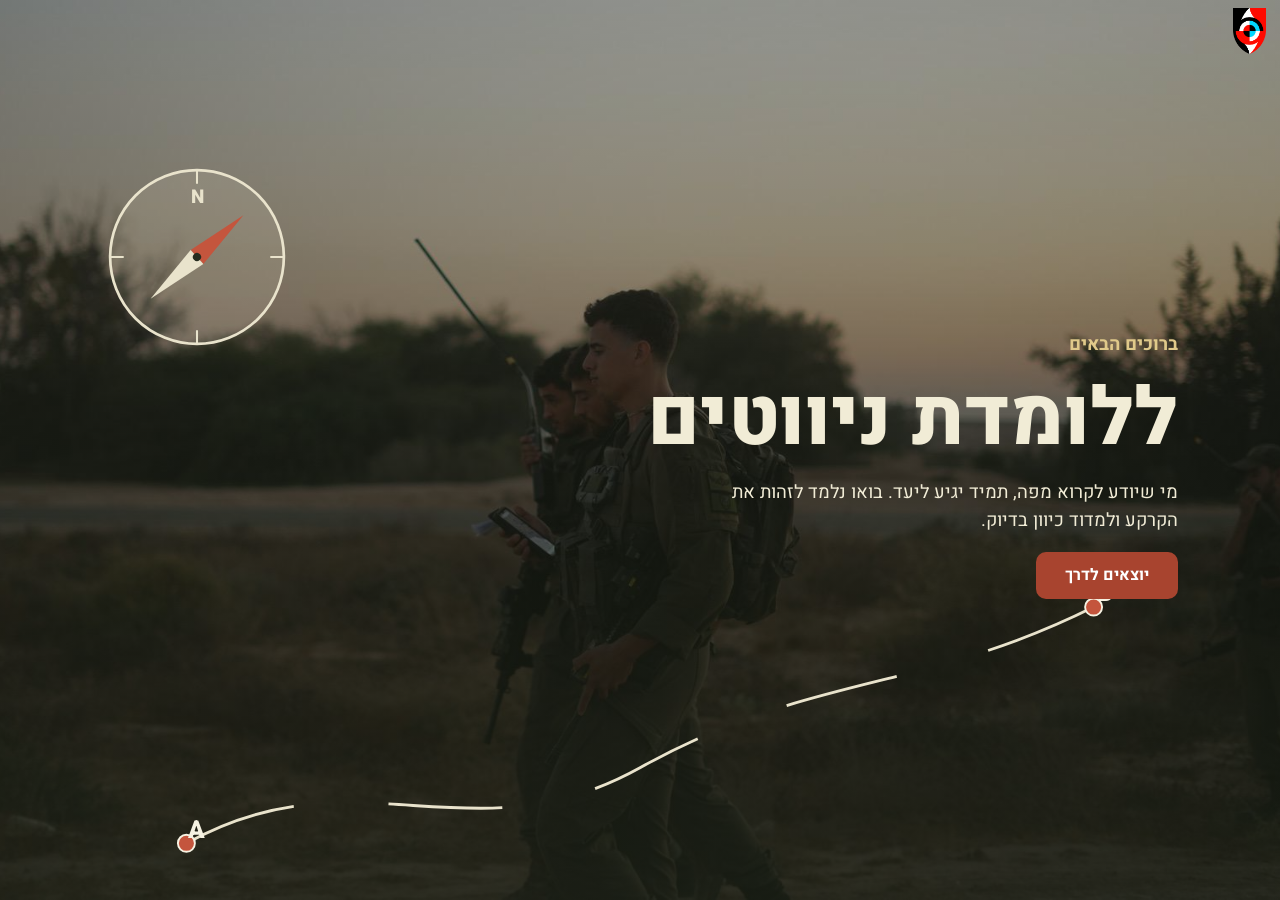
==== index.html @ 0fff47f0 "Fix SVG attributes and viewBox in index.html Updated SVG attributes and corrected viewBox in route S" ====
<!DOCTYPE html>
<html lang="he" dir="rtl">
<head>
<meta charset="utf-8">
<meta name="viewport" content="width=device-width,initial-scale=1">
<title>ברוכים הבאים ללומדת ניווטים</title>
<link rel="stylesheet" href="https://fonts.googleapis.com/css2?family=Heebo:wght@400;700;800&display=swap">
<link rel="stylesheet" href="style.css">
</head>
<body class="open">
<header class="top"><img src="media/logo.png" alt="לוגו הבסיס"></header>

<main class="hero">
  <svg class="route" viewBox="0 0 1200 400" preserveAspectRatio="xMidYMax meet" aria-hidden="true">
    <path id="rt" d="M120 340 C300 240 420 360 600 260 S900 180 1080 90" fill="none" stroke="#e9e3cc" stroke-width="3" stroke-dasharray="12 10" pathLength="100"/>
    <g class="pin a"><circle cx="120" cy="340" r="9"/><text x="140" y="334">A</text></g>
    <g class="pin b"><circle cx="1080" cy="90" r="9"/><text x="1100" y="84">B</text></g>
    <circle class="walker" r="7"/>
  </svg>

  <svg class="compass" viewBox="-70 -70 140 140" aria-hidden="true">
    <circle r="64" fill="rgba(233,227,204,.12)" stroke="#e9e3cc" stroke-width="2"/>
    <g stroke="#e9e3cc" stroke-width="1.5"><path d="M0-64V-54M64 0H54M0 64V54M-64 0H-54"/></g>
    <text y="-40" text-anchor="middle" font-size="14" font-weight="800" fill="#e9e3cc">N</text>
    <g class="needle"><path d="M0-46L7 0H-7Z" fill="#c4553d"/><path d="M0 46L7 0H-7Z" fill="#e9e3cc"/><circle r="3" fill="#262c1f"/></g>
  </svg>

  <p class="kicker">ברוכים הבאים</p>
  <h1><span>ללומדת</span> <span>ניווטים</span></h1>
  <p class="lead">מי שיודע לקרוא מפה, תמיד יגיע ליעד. בואו נלמד לזהות את הקרקע ולמדוד כיוון בדיוק.</p>
  <a class="btn" href="practicePages.html">יוצאים לדרך</a>
</main>
</body>
</html>
---- style.css ----
:root{--olive:#4b5534;--sand:#e9e3cc;--ink:#262c1f;--khaki:#8c8a5a;--brick:#a8442f;--sky:#6fa3ad;--card:#f6f2e2}
*{box-sizing:border-box}
body{margin:0;font-family:Heebo,Arial,sans-serif;background:var(--sand);color:var(--ink);line-height:1.5}
:focus-visible{outline:3px solid var(--sky);outline-offset:2px}
.hidden{display:none!important}

/* כותרת עליונה + לוגו */
.top{display:flex;align-items:center;gap:12px;padding:8px 14px;background:var(--olive);color:#f1ecd6;position:sticky;top:0;z-index:5}
.top img{height:46px;width:auto}
.top span{margin-inline-start:auto;font-size:.9rem;opacity:.9}

/* דף פתיחה */
body.open .top{position:absolute;inset-inline:0;background:none}
.hero{min-height:100vh;display:flex;flex-direction:column;justify-content:center;align-items:flex-start;gap:18px;padding:90px 8vw 60px;color:#f1ecd6;
  background:linear-gradient(rgba(30,36,24,.25),rgba(30,36,24,.72)),url(media/background2.jpg) center/cover no-repeat,#4b5534}
.hero h1{margin:0;font-size:clamp(2.6rem,9vw,5rem);font-weight:800;line-height:1.05}
.hero p{margin:0;max-width:30rem;font-size:1.15rem}

.btn{background:var(--brick);color:#fff;padding:.7rem 1.8rem;border:0;border-radius:10px;font:inherit;font-weight:700;cursor:pointer;text-decoration:none;display:inline-block}
.btn:hover{filter:brightness(1.08)}

.wrap{max-width:760px;margin:0 auto;padding:14px}
.card{background:var(--card);border:1px solid #cfc7a6;border-radius:12px;padding:16px;margin-bottom:14px}
h2{margin:0 0 10px;font-size:1.25rem}
.row{display:flex;gap:12px;flex-wrap:wrap;align-items:center}
.small{font-size:.9rem}

/* שאלות */
#qImg svg,#qImg img{width:100%;max-height:260px;border-radius:8px;display:block;margin-bottom:12px}
.opts{display:grid;grid-template-columns:1fr 1fr;gap:10px}
.opt{padding:.8rem;border:2px solid var(--khaki);background:#fffc;border-radius:10px;font:inherit;cursor:pointer;text-align:start}
.opt:disabled{cursor:default}
.opt.ok{background:#cfe0b4;border-color:#5d7a2f}
.opt.no{background:#efc9bf;border-color:var(--brick)}
.fb{margin:12px 0;padding:12px;border-radius:10px;background:#fff;border-inline-start:6px solid var(--khaki)}
.fb.good{border-color:#5d7a2f}.fb.bad{border-color:var(--brick)}

/* מפת תרגול */
#map{width:100%;max-height:72vh;touch-action:none;border-radius:10px;border:2px solid var(--olive);background:#ddd6b3;display:block;margin-bottom:14px;user-select:none}
input[type=number]{width:5.5rem;font:inherit;padding:.45rem;border-radius:8px;border:2px solid var(--khaki)}

@media(max-width:520px){.opts{grid-template-columns:1fr}.hero{padding-inline:6vw}}

/* ---------- אנימציות דף הפתיחה ---------- */
.hero{position:relative;overflow:hidden}
.hero>*:not(.route):not(.compass){position:relative;z-index:2}
@keyframes rise{from{opacity:0;transform:translateY(28px)}to{opacity:1;transform:none}}

.kicker{margin:0;font-size:1.3rem;font-weight:700;color:#e0c98a;animation:rise .8s .2s both}
.hero h1 span{display:inline-block;animation:rise .9s both}
.hero h1 span:nth-child(1){animation-delay:.5s}
.hero h1 span:nth-child(2){animation-delay:.8s}
.lead{animation:rise .9s 1.2s both}
.hero .btn{animation:rise .9s 1.6s both}

/* מצפן */
.compass{position:absolute;z-index:1;width:clamp(110px,16vw,190px);inset-inline-end:8vw;top:18vh;animation:rise 1s 1s both}
.needle{animation:spin 4.5s 1.2s cubic-bezier(.2,.8,.2,1) both;transform-origin:0 0}
@keyframes spin{0%{transform:rotate(0)}70%{transform:rotate(430deg)}82%{transform:rotate(398deg)}92%{transform:rotate(412deg)}100%{transform:rotate(408deg)}}

/* מסלול מ-A ל-B */
.route{position:absolute;z-index:1;inset-inline:0;bottom:0;width:100%;height:42%;pointer-events:none}
#rt{stroke-dashoffset:100;animation:draw 3.5s 2s ease-out forwards}
@keyframes draw{to{stroke-dashoffset:0}}
.pin{opacity:0;animation:rise .6s both}
.pin circle{fill:#c4553d;stroke:#f6f2e2;stroke-width:2}
.pin text{fill:#f6f2e2;font-size:26px;font-weight:800}
.pin.a{animation-delay:2s}.pin.b{animation-delay:5.4s}
.walker{fill:#f6f2e2;opacity:0;offset-path:path("M120 340 C300 240 420 360 600 260 S900 180 1080 90");animation:walk 9s 6s linear infinite}
@keyframes walk{0%{offset-distance:0;opacity:0}8%{opacity:1}92%{opacity:1}100%{offset-distance:100%;opacity:0}}

@media(max-width:600px){.compass{top:80px;inset-inline-end:5vw;width:100px}.route{height:30%}.hero{padding-bottom:80px}}
@media(prefers-reduced-motion:reduce){.hero,.hero *{animation-duration:.01s!important;animation-delay:0s!important;animation-iteration-count:1!important}#rt{stroke-dashoffset:0}}
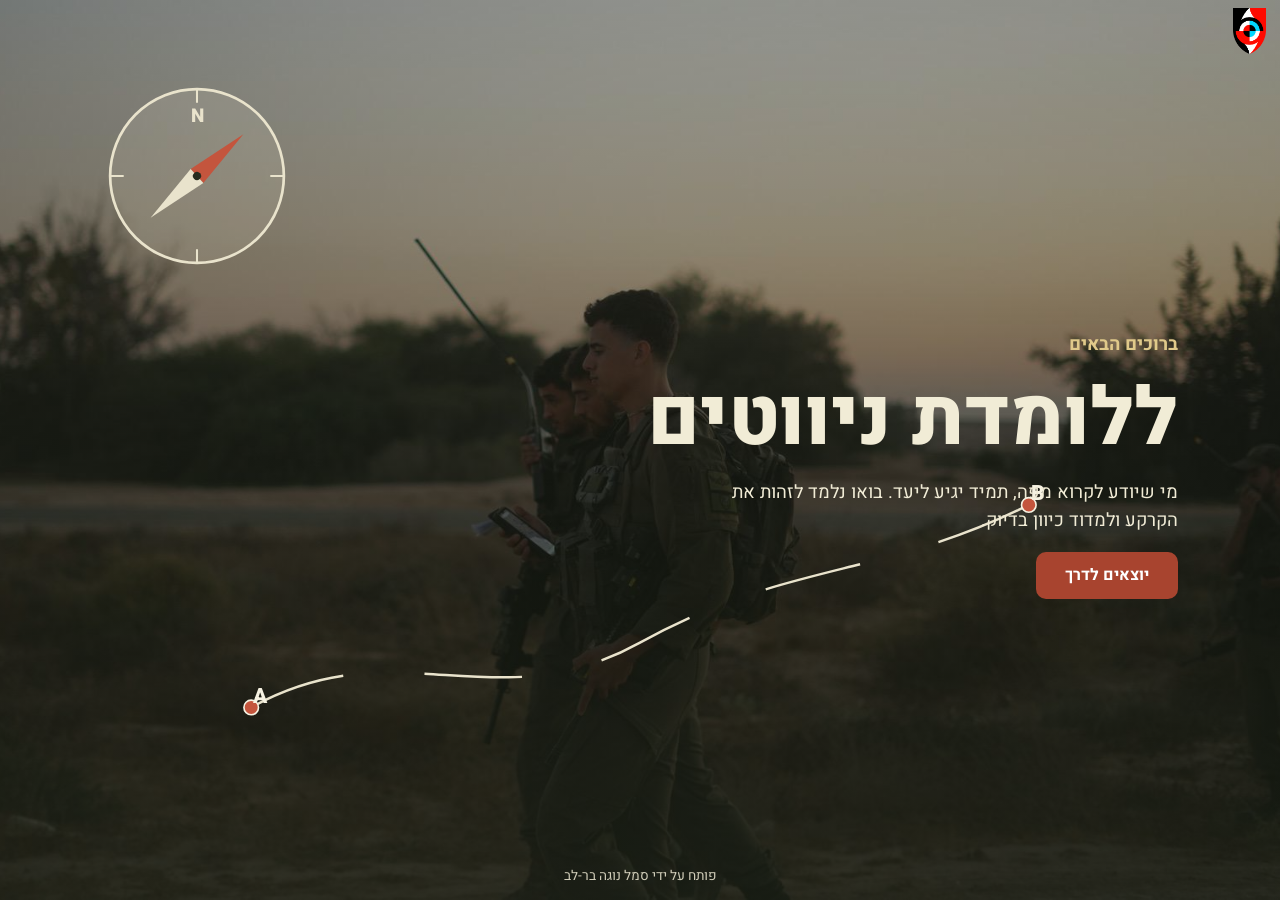
==== commit 9e64d0d7: "Update index.html" ====
--- a/index.html
+++ b/index.html
@@ -30,5 +30,6 @@
   <p class="lead">מי שיודע לקרוא מפה, תמיד יגיע ליעד. בואו נלמד לזהות את הקרקע ולמדוד כיוון בדיוק.</p>
   <a class="btn" href="practicePages.html">יוצאים לדרך</a>
 </main>
+<footer class="credit open">פותח על ידי סמל נוגה בר-לב</footer>
 </body>
 </html>
--- a/style.css
+++ b/style.css
@@ -11,7 +11,7 @@
 
 /* דף פתיחה */
 body.open .top{position:absolute;inset-inline:0;background:none}
-.hero{min-height:100vh;display:flex;flex-direction:column;justify-content:center;align-items:flex-start;gap:18px;padding:90px 8vw 60px;color:#f1ecd6;
+.hero{min-height:100vh;min-height:100svh;display:flex;flex-direction:column;justify-content:center;align-items:flex-start;gap:18px;padding:90px 8vw 60px;color:#f1ecd6;
   background:linear-gradient(rgba(30,36,24,.25),rgba(30,36,24,.72)),url(media/background2.jpg) center/cover no-repeat,#4b5534}
 .hero h1{margin:0;font-size:clamp(2.6rem,9vw,5rem);font-weight:800;line-height:1.05}
 .hero p{margin:0;max-width:30rem;font-size:1.15rem}
@@ -46,7 +46,7 @@
 .hero>*:not(.route):not(.compass){position:relative;z-index:2}
 @keyframes rise{from{opacity:0;transform:translateY(28px)}to{opacity:1;transform:none}}
 
-.kicker{margin:0;font-size:1.3rem;font-weight:700;color:#e0c98a;animation:rise .8s .2s both}
+.kicker{margin:0 0 -4px;font-size:clamp(1.9rem,6vw,2.8rem);font-weight:700;color:#e0c98a;animation:rise .8s .2s both}
 .hero h1 span{display:inline-block;animation:rise .9s both}
 .hero h1 span:nth-child(1){animation-delay:.5s}
 .hero h1 span:nth-child(2){animation-delay:.8s}
@@ -54,12 +54,12 @@
 .hero .btn{animation:rise .9s 1.6s both}
 
 /* מצפן */
-.compass{position:absolute;z-index:1;width:clamp(110px,16vw,190px);inset-inline-end:8vw;top:18vh;animation:rise 1s 1s both}
+.compass{position:absolute;z-index:1;width:clamp(110px,16vw,190px);inset-inline-end:8vw;top:9vh;animation:rise 1s 1s both}
 .needle{animation:spin 4.5s 1.2s cubic-bezier(.2,.8,.2,1) both;transform-origin:0 0}
 @keyframes spin{0%{transform:rotate(0)}70%{transform:rotate(430deg)}82%{transform:rotate(398deg)}92%{transform:rotate(412deg)}100%{transform:rotate(408deg)}}
 
 /* מסלול מ-A ל-B */
-.route{position:absolute;z-index:1;inset-inline:0;bottom:0;width:100%;height:42%;pointer-events:none}
+.route{position:absolute;z-index:1;inset-inline:0;bottom:16vh;bottom:16svh;width:100%;height:36%;pointer-events:none}
 #rt{stroke-dashoffset:100;animation:draw 3.5s 2s ease-out forwards}
 @keyframes draw{to{stroke-dashoffset:0}}
 .pin{opacity:0;animation:rise .6s both}
@@ -69,5 +69,10 @@
 .walker{fill:#f6f2e2;opacity:0;offset-path:path("M120 340 C300 240 420 360 600 260 S900 180 1080 90");animation:walk 9s 6s linear infinite}
 @keyframes walk{0%{offset-distance:0;opacity:0}8%{opacity:1}92%{opacity:1}100%{offset-distance:100%;opacity:0}}
 
-@media(max-width:600px){.compass{top:80px;inset-inline-end:5vw;width:100px}.route{height:30%}.hero{padding-bottom:80px}}
-@media(prefers-reduced-motion:reduce){.hero,.hero *{animation-duration:.01s!important;animation-delay:0s!important;animation-iteration-count:1!important}#rt{stroke-dashoffset:0}}+@media(max-width:900px){.hero{justify-content:flex-start;padding-top:200px;padding-bottom:40px}}
+@media(max-width:600px){.compass{top:66px;inset-inline-end:5vw;width:100px}.route{bottom:20vh;bottom:20svh;height:24%}}
+@media(prefers-reduced-motion:reduce){.hero,.hero *{animation-duration:.01s!important;animation-delay:0s!important;animation-iteration-count:1!important}#rt{stroke-dashoffset:0}}
+
+/* קרדיט */
+.credit{text-align:center;font-size:.85rem;padding:14px;color:var(--olive);opacity:.85}
+.credit.open{position:absolute;inset-inline:0;bottom:0;z-index:3;color:#f1ecd6}
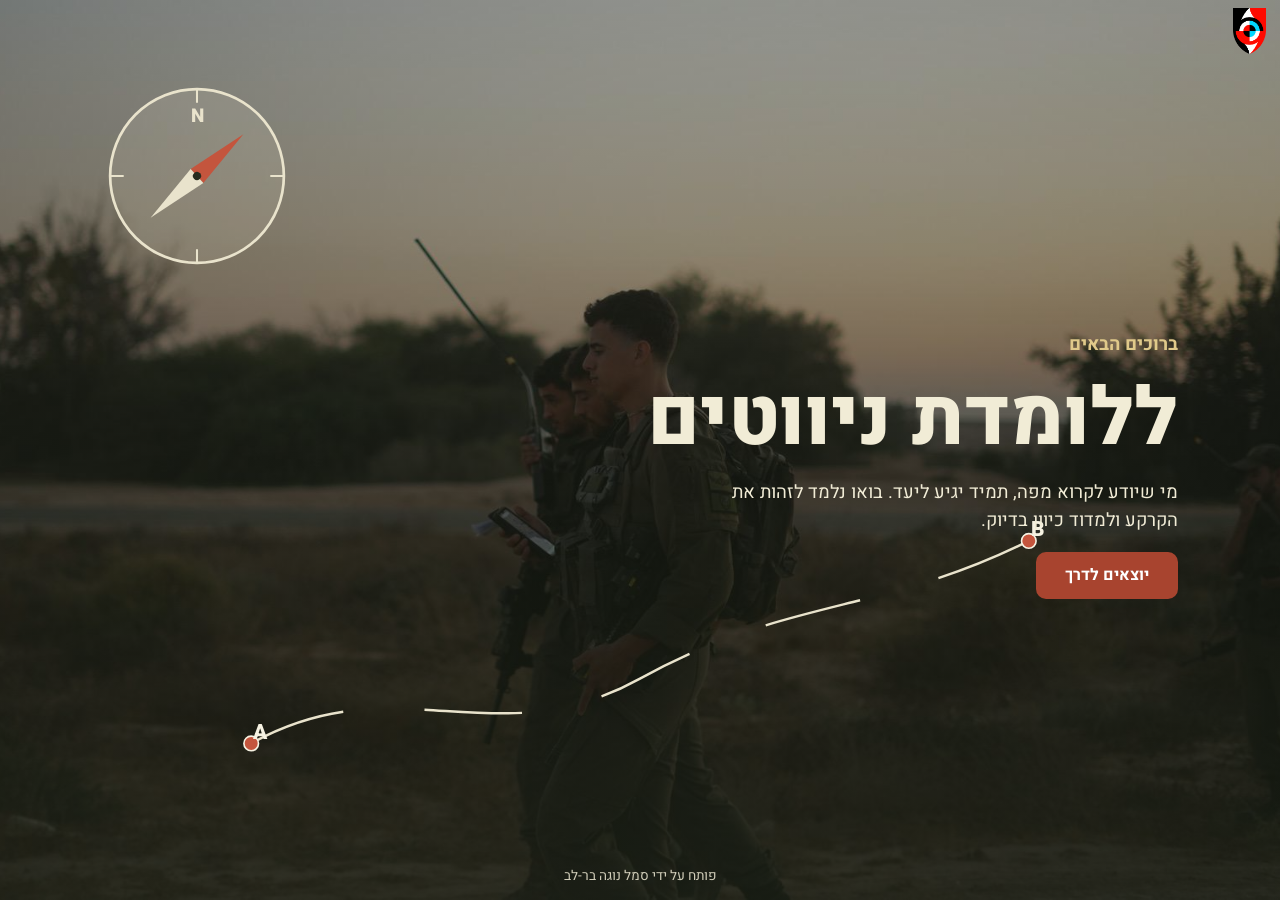
==== commit 013b39fc: "Update index.html" ====
--- a/index.html
+++ b/index.html
@@ -1,6 +1,8 @@
 <!DOCTYPE html>
 <html lang="he" dir="rtl">
 <head>
+  <link rel="apple-touch-icon" href="media/compass.JPG">
+<link rel="icon" type="image/jpeg" href="media/compass.JPG">
 <meta charset="utf-8">
 <meta name="viewport" content="width=device-width,initial-scale=1">
 <title>ברוכים הבאים ללומדת ניווטים</title>
--- a/style.css
+++ b/style.css
@@ -53,13 +53,13 @@
 .lead{animation:rise .9s 1.2s both}
 .hero .btn{animation:rise .9s 1.6s both}
 
-/* מצפן */
+/* מצפן (עמוד הפתיחה בלבד) */
 .compass{position:absolute;z-index:1;width:clamp(110px,16vw,190px);inset-inline-end:8vw;top:9vh;animation:rise 1s 1s both}
 .needle{animation:spin 4.5s 1.2s cubic-bezier(.2,.8,.2,1) both;transform-origin:0 0}
 @keyframes spin{0%{transform:rotate(0)}70%{transform:rotate(430deg)}82%{transform:rotate(398deg)}92%{transform:rotate(412deg)}100%{transform:rotate(408deg)}}
 
 /* מסלול מ-A ל-B */
-.route{position:absolute;z-index:1;inset-inline:0;bottom:16vh;bottom:16svh;width:100%;height:36%;pointer-events:none}
+.route{position:absolute;z-index:1;inset-inline:0;bottom:12vh;bottom:12svh;width:100%;height:36%;pointer-events:none}
 #rt{stroke-dashoffset:100;animation:draw 3.5s 2s ease-out forwards}
 @keyframes draw{to{stroke-dashoffset:0}}
 .pin{opacity:0;animation:rise .6s both}
@@ -76,3 +76,238 @@
 /* קרדיט */
 .credit{text-align:center;font-size:.85rem;padding:14px;color:var(--olive);opacity:.85}
 .credit.open{position:absolute;inset-inline:0;bottom:0;z-index:3;color:#f1ecd6}
+
+
+/* ---------- הוסיפו לסוף style.css ---------- */
+.fb{white-space:pre-line}
+.q-img img{width:100%;max-height:320px;object-fit:contain;border-radius:8px;display:block;margin-bottom:12px;background:#fff}
+.ph{border:2px dashed var(--khaki);border-radius:8px;padding:34px 12px;text-align:center;color:var(--olive);background:#fffa;margin-bottom:12px;font-size:.9rem;direction:ltr}
+.ph.small{padding:16px 6px;margin:0;font-size:.75rem}
+
+/* התאמה עם קווים */
+.m-wrap{display:block}
+.match{position:relative;display:grid;grid-template-columns:1fr 1fr;column-gap:72px;margin-bottom:6px}
+.mcol{display:flex;flex-direction:column;gap:10px;justify-content:center}
+.mlines{position:absolute;inset:0;pointer-events:none;z-index:2;overflow:visible}
+.mitem{padding:.7rem;border:2px solid var(--khaki);background:#fffc;border-radius:10px;font:inherit;cursor:pointer;text-align:center;min-height:48px;display:flex;align-items:center;justify-content:center}
+.mitem img{width:100%;max-height:90px;object-fit:contain;display:block;margin:0}
+.mitem .q-img{width:100%}
+.mitem.sel{border-color:var(--sky);box-shadow:0 0 0 3px #6fa3ad66}
+.mitem.linked{background:#fff;border-color:var(--olive)}
+.mitem.ok{background:#cfe0b4;border-color:#5d7a2f}
+.mitem.no{background:#efc9bf;border-color:var(--brick)}
+#qCheck:disabled{opacity:.5;cursor:default}
+
+/* יתרון / חסרון */
+.srow{display:flex;align-items:center;gap:8px;margin-bottom:8px;flex-wrap:wrap}
+.stext{flex:1 1 12rem}
+.sbtn{padding:.4rem .9rem}
+.opt.picked{border-color:var(--olive);background:#e4dfc0}
+.opt.picked.ok{background:#cfe0b4}
+
+/* ---------- הוסיפו לסוף style.css: שאלה 12 (טבלה + מחסן מילים) ---------- */
+.sorttbl{width:100%;border-collapse:separate;border-spacing:10px 0;table-layout:fixed;margin-bottom:12px}
+.sorttbl th{background:var(--olive);color:#f1ecd6;padding:8px;border-radius:10px 10px 0 0;font-size:1.05rem}
+.sorttbl td.drop{height:190px;vertical-align:top;padding:8px;border:2px solid var(--khaki);border-top:0;border-radius:0 0 10px 10px;background:#fffc;cursor:pointer}
+.sorttbl td.drop.armed{border-color:var(--sky);box-shadow:0 0 0 3px #6fa3ad66}
+.bankwrap{margin-top:6px}
+.banktitle{font-weight:700;margin-bottom:6px}
+.bank{display:flex;flex-wrap:wrap;gap:8px;min-height:60px;padding:10px;border:2px dashed var(--khaki);border-radius:10px;background:#fff8}
+.chip{padding:.5rem .8rem;border:2px solid var(--khaki);background:#fff;border-radius:999px;font:inherit;cursor:grab;text-align:center}
+.sorttbl .chip{display:block;width:100%;margin-bottom:8px;border-radius:10px}
+.chip.sel{border-color:var(--sky);box-shadow:0 0 0 3px #6fa3ad66}
+.chip.ok{background:#cfe0b4;border-color:#5d7a2f;cursor:default}
+.chip.no{background:#efc9bf;border-color:var(--brick);cursor:default}
+
+
+/* ===== עיצוב חדש לשאלות – הוסיפו לסוף style.css ===== */
+body{overflow-x:hidden}
+
+#quiz{position:relative;padding:18px 18px 22px;border:0;border-radius:20px;box-shadow:0 10px 28px rgba(38,44,31,.16);
+  background-color:var(--card);
+  background-image:
+    repeating-radial-gradient(circle at 105% -10%,transparent 0 22px,rgba(140,138,90,.14) 22px 23px),
+    repeating-radial-gradient(circle at -8% 112%,transparent 0 26px,rgba(111,163,173,.16) 26px 27px)}
+#quiz.enter{animation:cardIn .45s ease both}
+@keyframes cardIn{from{opacity:0;transform:translateY(14px) scale(.985)}to{opacity:1;transform:none}}
+
+/* שורת מצב */
+.hud{display:flex;flex-direction:column;gap:10px;margin-bottom:16px}
+.steps{display:flex;gap:5px}
+.steps span{flex:1;height:8px;border-radius:99px;background:rgba(140,138,90,.28);transition:background .3s,transform .3s}
+.steps span.cur{background:var(--sky);transform:scaleY(1.5);animation:pulse 1.4s infinite}
+.steps span.ok{background:#5d7a2f;animation:none}
+.steps span.no{background:var(--brick);animation:none}
+@keyframes pulse{50%{opacity:.55}}
+.stats{display:flex;gap:8px;align-items:center}
+.stat{background:var(--olive);color:#f1ecd6;border-radius:99px;padding:.15rem .85rem;font-weight:700;font-size:.9rem}
+.stat.bump{animation:bump .5s}
+@keyframes bump{40%{transform:scale(1.3)}100%{transform:scale(1)}}
+.sndbtn{margin-inline-start:auto;border:0;background:rgba(255,255,255,.7);border-radius:99px;width:36px;height:36px;cursor:pointer;font-size:1rem}
+
+/* שאלה ותמונה */
+#qText{font-size:1.4rem;font-weight:800;line-height:1.35;margin-bottom:14px}
+#qImg .q-img img{border:3px solid #fff;box-shadow:0 4px 14px rgba(0,0,0,.18)}
+
+/* תשובות עם אות */
+.opts>.opt{display:flex;align-items:center;gap:10px;font-size:1.02rem;font-weight:600;transition:transform .15s,box-shadow .15s,border-color .15s,background .2s;box-shadow:0 2px 0 rgba(38,44,31,.12)}
+.opts>.opt::before{content:attr(data-letter);flex:none;width:30px;height:30px;border-radius:50%;background:var(--olive);color:#f1ecd6;display:grid;place-items:center;font-weight:800;transition:background .2s}
+.opts>.opt:not(:disabled):hover{transform:translateY(-3px);box-shadow:0 8px 16px rgba(38,44,31,.16);border-color:var(--olive)}
+.opts>.opt:not(:disabled):active{transform:scale(.97)}
+.opts>.opt.ok::before{content:'✓';background:#5d7a2f}
+.opts>.opt.no::before{content:'✗';background:var(--brick)}
+.opt.ok{animation:pop .5s}
+.opt.no{animation:shk .4s}
+.mitem.ok{animation:pop .5s}
+.chip.ok{animation:pop .5s}
+@keyframes pop{40%{transform:scale(1.06)}100%{transform:scale(1)}}
+@keyframes shk{20%{transform:translateX(-6px)}50%{transform:translateX(6px)}80%{transform:translateX(-3px)}}
+
+/* כניסה מדורגת */
+.opts>*,.mitem{animation:ent .45s both}
+.opts>*:nth-child(2){animation-delay:.07s}.opts>*:nth-child(3){animation-delay:.14s}.opts>*:nth-child(4){animation-delay:.21s}
+.mitem:nth-child(2){animation-delay:.05s}.mitem:nth-child(3){animation-delay:.1s}.mitem:nth-child(4){animation-delay:.15s}
+.mitem:nth-child(5){animation-delay:.2s}.mitem:nth-child(6){animation-delay:.25s}
+@keyframes ent{from{opacity:0;transform:translateY(16px)}to{opacity:1;transform:none}}
+.mitem{transition:transform .15s,box-shadow .15s,border-color .15s,background .2s}
+.mitem:not(:disabled):hover{transform:translateY(-2px);box-shadow:0 6px 14px rgba(38,44,31,.15)}
+
+/* משוב */
+.fb{font-weight:600;animation:fbIn .35s both}
+.fb.good{background:#eaf4d8}
+.fb.bad{background:#fbe9e4}
+@keyframes fbIn{from{opacity:0;transform:translateY(10px)}to{opacity:1;transform:none}}
+
+/* כפתורים */
+#qNext,#qCheck{font-size:1.05rem;padding:.8rem 2rem;box-shadow:0 4px 0 #7f3322;transition:transform .1s,box-shadow .1s}
+#qNext:active,#qCheck:active{transform:translateY(3px);box-shadow:0 1px 0 #7f3322}
+
+/* הודעה צפה וקונפטי */
+.toast{position:absolute;top:-16px;left:50%;transform:translateX(-50%);z-index:30;padding:.45rem 1.2rem;border-radius:99px;font-weight:800;color:#fff;
+  box-shadow:0 6px 18px rgba(0,0,0,.25);animation:toast 1.6s both;pointer-events:none;white-space:nowrap}
+.toast.good{background:#5d7a2f}
+.toast.bad{background:var(--brick)}
+@keyframes toast{0%{opacity:0;transform:translate(-50%,10px) scale(.7)}15%{opacity:1;transform:translate(-50%,0) scale(1.08)}25%{transform:translate(-50%,0) scale(1)}80%{opacity:1}100%{opacity:0;transform:translate(-50%,-14px)}}
+.cf{position:absolute;z-index:25;width:9px;height:14px;border-radius:2px;pointer-events:none;animation:cf 1.1s ease-out forwards}
+@keyframes cf{0%{transform:translate(0,0) rotate(0);opacity:1}35%{transform:translate(var(--dx),var(--dy)) rotate(calc(var(--rot)*.5))}100%{transform:translate(calc(var(--dx)*1.25),calc(var(--dy) + 340px)) rotate(var(--rot));opacity:0}}
+#quiz.glow{animation:glow .8s}
+@keyframes glow{0%{box-shadow:0 0 0 0 rgba(93,122,47,.6)}100%{box-shadow:0 0 0 24px rgba(93,122,47,0)}}
+#quiz.shake{animation:qshake .5s}
+@keyframes qshake{20%{transform:translateX(-8px)}40%{transform:translateX(8px)}60%{transform:translateX(-5px)}80%{transform:translateX(3px)}}
+
+@media(max-width:520px){#qText{font-size:1.2rem}}
+@media(prefers-reduced-motion:reduce){.cf,.toast,#quiz,.opts>*,.mitem,.fb,.opt,.steps span{animation:none!important}}
+
+/* ---------- הוסיפו לסוף style.css: שאלה 12 מותאמת לטלפון ----------
+   (אפשר למחוק את הבלוק הישן של .sorttbl מ-sort-table.css, הוא כבר לא בשימוש) */
+.sortwrap{display:flex;flex-direction:column;gap:12px}
+.sorthint{margin:0;font-size:.9rem;color:var(--olive)}
+.sortgrid{display:grid;grid-template-columns:1fr 1fr;gap:10px}
+.scol{display:flex;flex-direction:column;border-radius:12px;cursor:pointer;min-width:0}
+.scolh{background:var(--olive);color:#f1ecd6;padding:8px;border-radius:12px 12px 0 0;text-align:center;font-weight:800;font-size:1.05rem}
+.scol .drop{min-height:190px;padding:8px;border:2px solid var(--khaki);border-top:0;border-radius:0 0 12px 12px;background:#fffc;display:flex;flex-direction:column;gap:8px;transition:border-color .15s,box-shadow .15s}
+.scol .drop:empty::before{content:'לחצו כאן להנחת המילה';color:var(--khaki);font-size:.85rem;text-align:center;margin:auto;padding:8px}
+.scol.armed .drop{border-color:var(--sky);box-shadow:0 0 0 3px #6fa3ad66;background:#f2fafb}
+.scol.armed .scolh{background:var(--sky)}
+.sortgrid .chip{display:block;width:100%;border-radius:10px;font-size:.92rem;padding:.55rem .6rem;overflow-wrap:anywhere}
+.bankwrap{margin-top:0}
+.bank{min-height:64px}
+
+
+.logo-link{display:inline-flex}
+.logo-link img{display:block}
+
+/* ---------- כפתורי ניווט בשאלות ---------- */
+.navrow{display:flex;gap:12px;align-items:center;margin-top:24px}
+#qBack,#qNext,#qCheck{
+  min-width:132px;padding:.8rem 1.6rem;font-size:1.05rem;text-align:center;border:0;
+}
+/* "הקודמת" – בצד ימין (תחילת השורה ב-RTL), בצבע זית */
+#qBack{background:var(--olive);color:#f1ecd6;box-shadow:0 4px 0 #2f3620}
+#qBack:active{transform:translateY(3px);box-shadow:0 1px 0 #2f3620}
+/* "בדיקה" / "המשך" – תמיד בצד שמאל, בצבע לבנה */
+#qNext,#qCheck{margin-inline-start:auto}
+
+.btn.ghost{background:transparent;color:var(--olive,#5d7a2f);border:2px solid currentColor}
+
+/* ---------- מסך סיום ---------- */
+.end{position:relative;text-align:center;overflow:hidden}
+
+/* העיגול הירוק – האייקון ממורכז בדיוק */
+.medal{width:96px;height:96px;margin:0 auto 6px;border-radius:50%;background:var(--olive);color:#e0c98a;
+  display:flex;align-items:center;justify-content:center;cursor:pointer;user-select:none;
+  box-shadow:0 6px 16px rgba(38,44,31,.25);
+  animation:medalPop .8s cubic-bezier(.2,1.6,.4,1) both}
+.medal .ei{position:static;width:46px;height:46px;flex:none;display:block;margin:0;animation:none;transform:none}
+.medal.wiggle{animation:wiggle .6s ease}
+@keyframes medalPop{from{transform:scale(0) rotate(-40deg)}to{transform:scale(1) rotate(0)}}
+@keyframes wiggle{25%{transform:rotate(-14deg) scale(1.15)}60%{transform:rotate(12deg) scale(1.15)}100%{transform:none}}
+.end-sub{opacity:.8;margin:.2rem 0 0}
+
+.ring{position:relative;width:160px;height:160px;margin:14px auto}
+.ring svg{width:100%;height:100%;transform:rotate(-90deg);display:block}
+.ring .bg{fill:none;stroke:rgba(0,0,0,.1);stroke-width:10}
+.ring .fg{fill:none;stroke:var(--olive,#5d7a2f);stroke-width:10;stroke-linecap:round;
+  stroke-dasharray:327;stroke-dashoffset:327;transition:stroke-dashoffset 1.5s cubic-bezier(.2,.8,.2,1)}
+.ring b {
+    position: absolute;
+    inset: 0;
+    display: flex;
+    align-items: center;
+    justify-content: center;
+    gap: 2px;
+    font-size: 2rem;
+    line-height: 1;
+    direction: ltr;
+}
+
+.end-grid{display:grid;grid-template-columns:repeat(2,1fr);gap:10px;margin:16px 0}
+.stat-card{background:rgba(255,255,255,.55);border-radius:14px;padding:14px 8px;
+  opacity:0;animation:endRise .5s ease forwards;animation-delay:var(--d,0s)}
+.stat-card .e{display:grid;place-items:center;margin-bottom:4px}
+.stat-card .ei{position:static;width:28px;height:28px;display:block;animation:none}
+.stat-card .ei-clipboard{color:var(--olive)}
+.stat-card .ei-target{color:var(--brick)}
+.stat-card .ei-star{color:#c28a2c}
+.stat-card .ei-flame{color:#ff8a3d}
+.stat-card .v{font-size:1.5rem;font-weight:800;direction:ltr}
+.stat-card .l{font-size:.85rem;opacity:.75}
+@keyframes endRise{from{opacity:0;transform:translateY(14px)}to{opacity:1;transform:none}}
+
+.end-actions{display:flex;gap:10px;justify-content:center;flex-wrap:wrap}
+.ecf{position:absolute;width:9px;height:14px;border-radius:2px;pointer-events:none;
+  animation:ecf 1.3s ease-out forwards}
+@keyframes ecf{to{transform:translate(var(--dx),var(--dy)) rotate(var(--rot));opacity:0}}
+@media(prefers-reduced-motion:reduce){.medal,.stat-card,.ecf{animation:none!important;opacity:1}}
+
+
+/* ---------- מחסן היגדים קומפקטי ---------- */
+.bank{
+  max-height:190px;
+  overflow-y:auto;
+  gap:6px;
+  padding:8px;
+  min-height:56px;
+  -webkit-overflow-scrolling:touch;
+}
+.bank .chip{
+  font-size:.85rem;
+  line-height:1.3;
+  padding:.4rem .65rem;
+  border-radius:10px;
+  text-align:start;
+}
+.banktitle{font-size:.9rem;margin-bottom:4px}
+
+@media(max-width:600px){
+  .bankwrap{
+    position:sticky;
+    bottom:0;
+    z-index:4;
+    background:var(--card);
+    padding:8px 0 4px;
+    box-shadow:0 -8px 12px -8px rgba(38,44,31,.25);
+  }
+  .bank{max-height:150px}
+  .sortgrid .chip{font-size:.85rem;padding:.45rem .55rem}
+}
